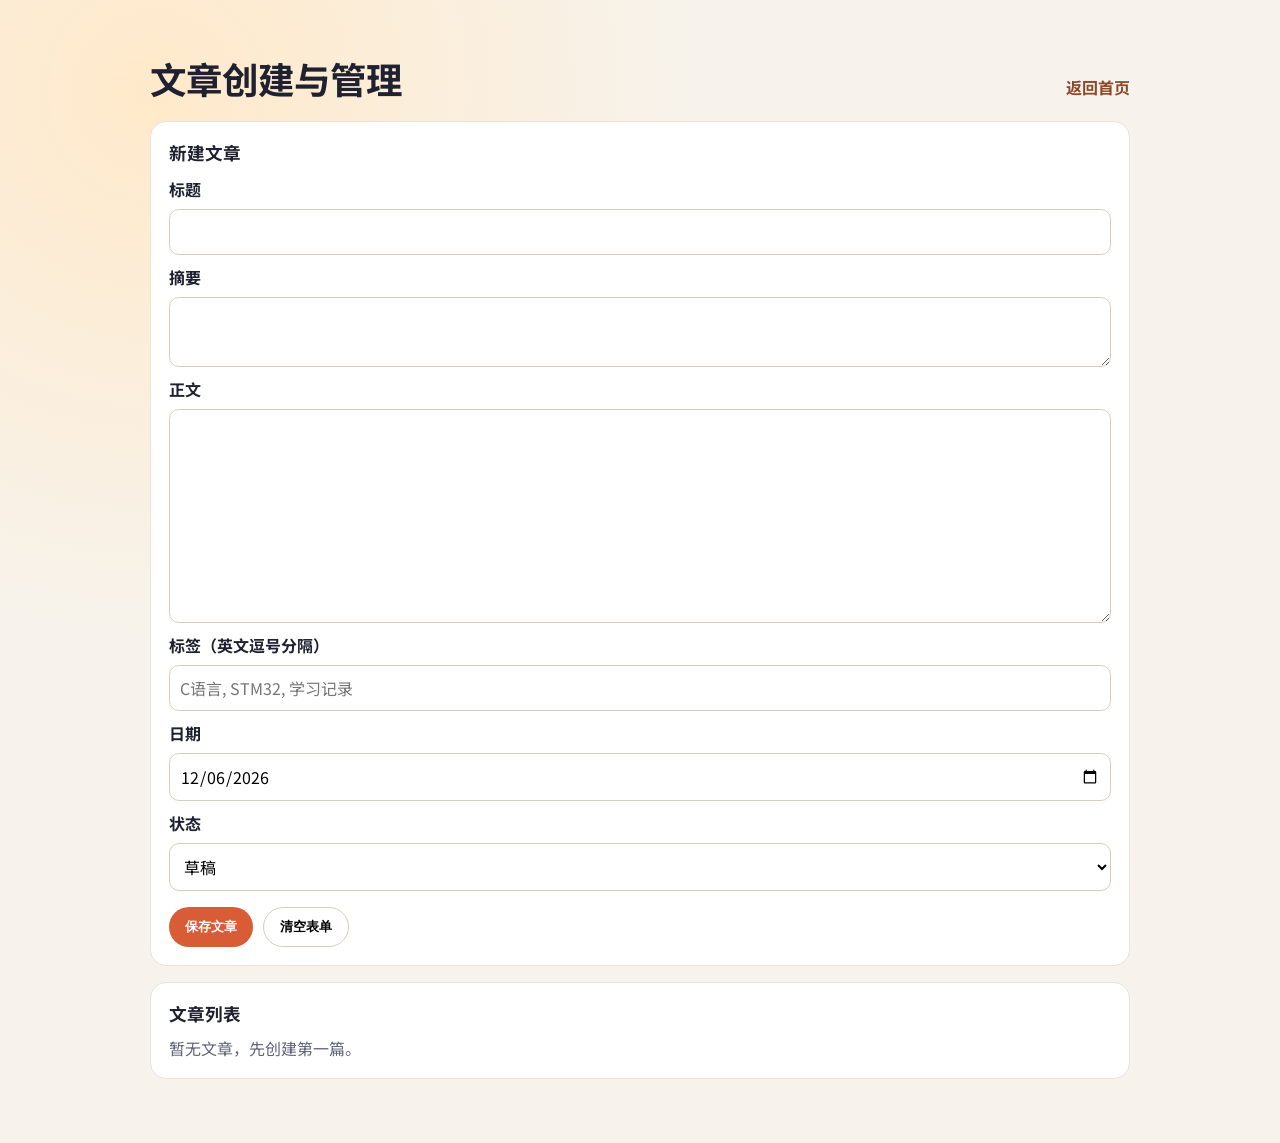
==== admin.html @ 9fbb3f27 "feat: add long homepage and local article management page" ====
﻿<!doctype html>
<html lang="zh-CN">
<head>
  <meta charset="UTF-8" />
  <meta name="viewport" content="width=device-width, initial-scale=1.0" />
  <title>文章管理 · EneriCdl</title>
  <link rel="preconnect" href="https://fonts.googleapis.com">
  <link rel="preconnect" href="https://fonts.gstatic.com" crossorigin>
  <link href="https://fonts.googleapis.com/css2?family=Space+Grotesk:wght@400;500;700&family=Noto+Sans+SC:wght@400;500;700&display=swap" rel="stylesheet">
  <link rel="stylesheet" href="./admin.css" />
</head>
<body>
  <main class="admin-page">
    <header class="head">
      <h1>文章创建与管理</h1>
      <a href="./index.html">返回首页</a>
    </header>

    <section class="panel">
      <h2 id="formTitle">新建文章</h2>
      <form id="articleForm" class="form">
        <input type="hidden" id="articleId" />

        <label for="title">标题</label>
        <input id="title" name="title" required maxlength="80" />

        <label for="summary">摘要</label>
        <textarea id="summary" name="summary" rows="2" maxlength="200"></textarea>

        <label for="content">正文</label>
        <textarea id="content" name="content" rows="8" required></textarea>

        <label for="tags">标签（英文逗号分隔）</label>
        <input id="tags" name="tags" placeholder="C语言, STM32, 学习记录" />

        <label for="date">日期</label>
        <input id="date" name="date" type="date" required />

        <label for="status">状态</label>
        <select id="status" name="status">
          <option value="draft">草稿</option>
          <option value="published">发布</option>
        </select>

        <div class="form-actions">
          <button type="submit" class="btn primary">保存文章</button>
          <button type="button" id="resetBtn" class="btn ghost">清空表单</button>
        </div>
      </form>
    </section>

    <section class="panel">
      <h2>文章列表</h2>
      <div id="manageList" class="manage-list"></div>
    </section>
  </main>

  <script src="./admin.js"></script>
</body>
</html>
---- admin.css ----
﻿:root {
  --bg: #f7f3ec;
  --panel: #fff;
  --text: #1f2131;
  --muted: #626579;
  --brand: #d85d37;
  --line: #ece2d6;
}

* {
  box-sizing: border-box;
}

body {
  margin: 0;
  font-family: "Noto Sans SC", "Space Grotesk", sans-serif;
  color: var(--text);
  background: radial-gradient(circle at 12% 8%, #ffe9ca 0, transparent 36%), var(--bg);
}

.admin-page {
  width: min(980px, 92vw);
  margin: 0 auto;
  padding: 52px 0 64px;
  display: grid;
  gap: 16px;
}

.head {
  display: flex;
  justify-content: space-between;
  align-items: baseline;
  flex-wrap: wrap;
  gap: 10px;
}

.head h1 {
  margin: 0;
  font-size: clamp(1.5rem, 1.6vw + 1rem, 2.4rem);
}

.head a {
  color: #8b4a2b;
  text-decoration: none;
  font-weight: 700;
}

.panel {
  background: var(--panel);
  border: 1px solid var(--line);
  border-radius: 16px;
  padding: 18px;
}

.panel h2 {
  margin: 0 0 10px;
  font-size: 1.1rem;
}

.form {
  display: grid;
  gap: 8px;
}

label {
  font-weight: 700;
  margin-top: 2px;
}

input,
textarea,
select {
  width: 100%;
  border: 1px solid #d9ccbd;
  border-radius: 10px;
  padding: 10px;
  font: inherit;
  background: #fff;
}

textarea {
  resize: vertical;
}

.form-actions {
  margin-top: 8px;
  display: flex;
  gap: 10px;
  flex-wrap: wrap;
}

.btn {
  border: 0;
  border-radius: 999px;
  height: 40px;
  padding: 0 16px;
  font-weight: 700;
  cursor: pointer;
}

.primary {
  background: var(--brand);
  color: #fff;
}

.ghost {
  border: 1px solid #d9ccbd;
  background: #fff;
}

.manage-list {
  display: grid;
  gap: 10px;
}

.item {
  border: 1px solid var(--line);
  border-radius: 12px;
  padding: 12px;
  display: grid;
  gap: 8px;
}

.item p {
  margin: 0;
  color: var(--muted);
}

.item-head {
  display: flex;
  justify-content: space-between;
  gap: 8px;
  align-items: center;
  flex-wrap: wrap;
}

.item-head h3 {
  margin: 0;
}

.status {
  font-size: 0.8rem;
  padding: 2px 8px;
  border-radius: 999px;
  background: #f2ebe2;
}

.item-actions {
  display: flex;
  gap: 8px;
  flex-wrap: wrap;
}

.small {
  height: 32px;
  padding: 0 12px;
}

.empty {
  margin: 0;
  color: var(--muted);
}
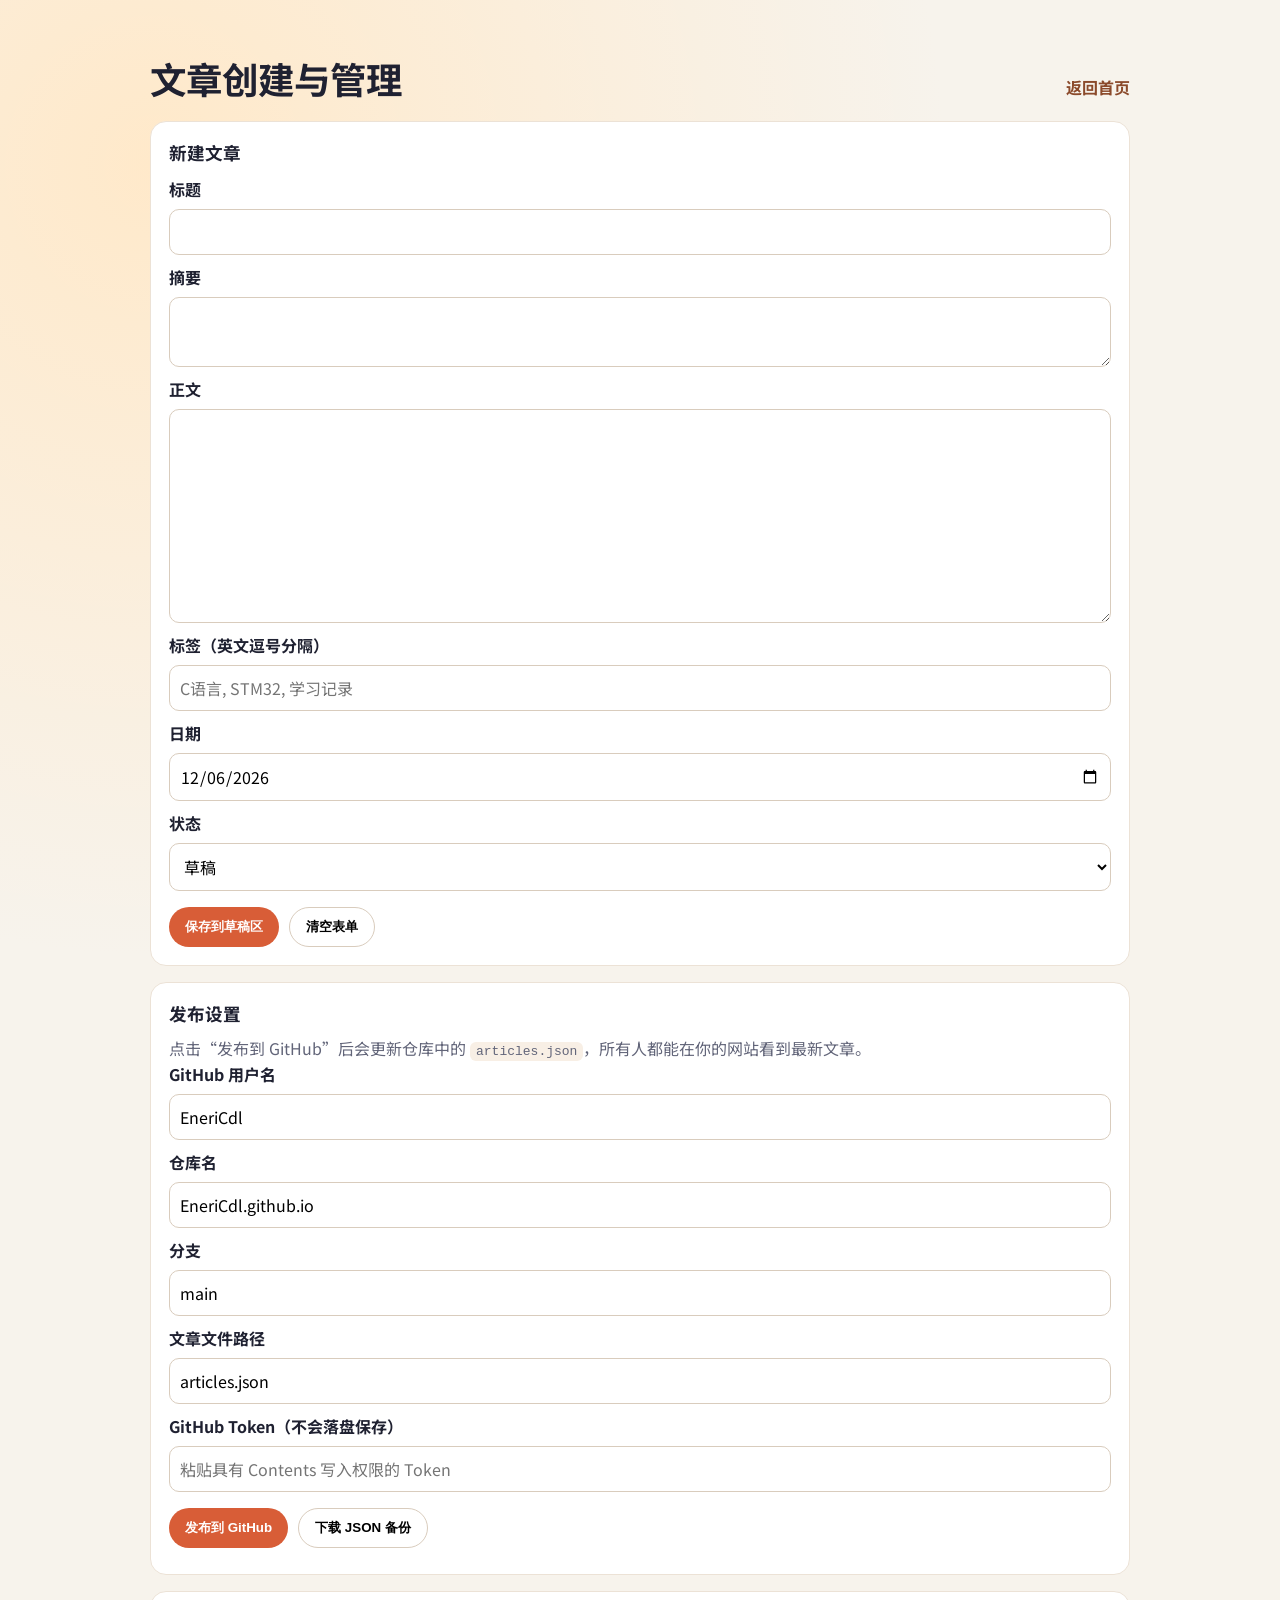
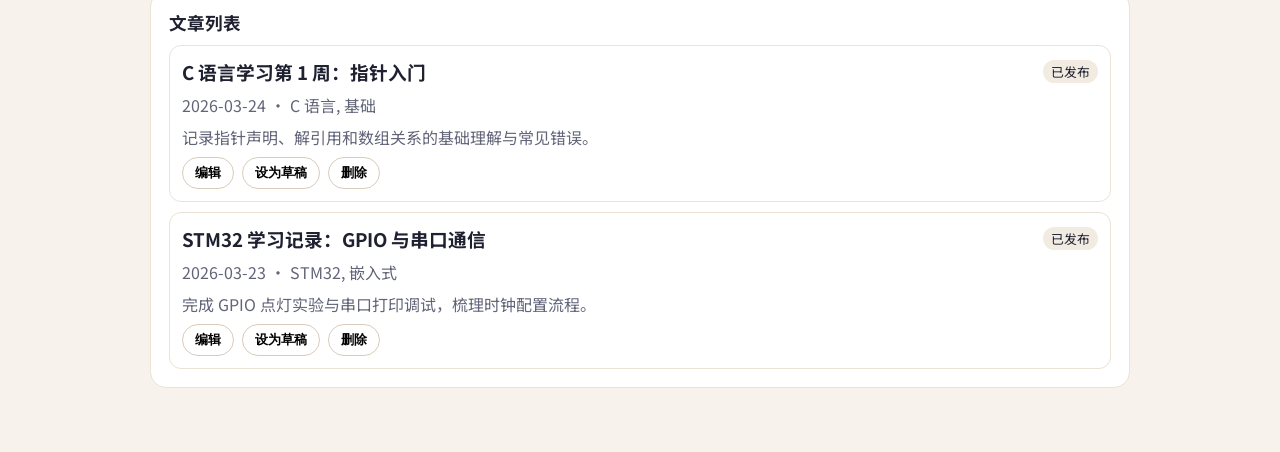
==== commit 4ec272c8: "feat: switch articles to repo file and add GitHub publish flow" ====
--- a/admin.html
+++ b/admin.html
@@ -43,10 +43,37 @@
         </select>
 
         <div class="form-actions">
-          <button type="submit" class="btn primary">保存文章</button>
+          <button type="submit" class="btn primary">保存到草稿区</button>
           <button type="button" id="resetBtn" class="btn ghost">清空表单</button>
         </div>
       </form>
+    </section>
+
+    <section class="panel">
+      <h2>发布设置</h2>
+      <p class="tip">点击“发布到 GitHub”后会更新仓库中的 <code>articles.json</code>，所有人都能在你的网站看到最新文章。</p>
+      <div class="form">
+        <label for="owner">GitHub 用户名</label>
+        <input id="owner" value="EneriCdl" />
+
+        <label for="repo">仓库名</label>
+        <input id="repo" value="EneriCdl.github.io" />
+
+        <label for="branch">分支</label>
+        <input id="branch" value="main" />
+
+        <label for="path">文章文件路径</label>
+        <input id="path" value="articles.json" />
+
+        <label for="token">GitHub Token（不会落盘保存）</label>
+        <input id="token" type="password" placeholder="粘贴具有 Contents 写入权限的 Token" />
+
+        <div class="form-actions">
+          <button type="button" id="publishBtn" class="btn primary">发布到 GitHub</button>
+          <button type="button" id="downloadBtn" class="btn ghost">下载 JSON 备份</button>
+        </div>
+        <p id="publishStatus" class="tip"></p>
+      </div>
     </section>
 
     <section class="panel">
--- a/admin.css
+++ b/admin.css
@@ -156,7 +156,14 @@
   padding: 0 12px;
 }
 
-.empty {
+.empty,
+.tip {
   margin: 0;
   color: var(--muted);
 }
+
+code {
+  padding: 2px 6px;
+  border-radius: 6px;
+  background: #f8efe5;
+}
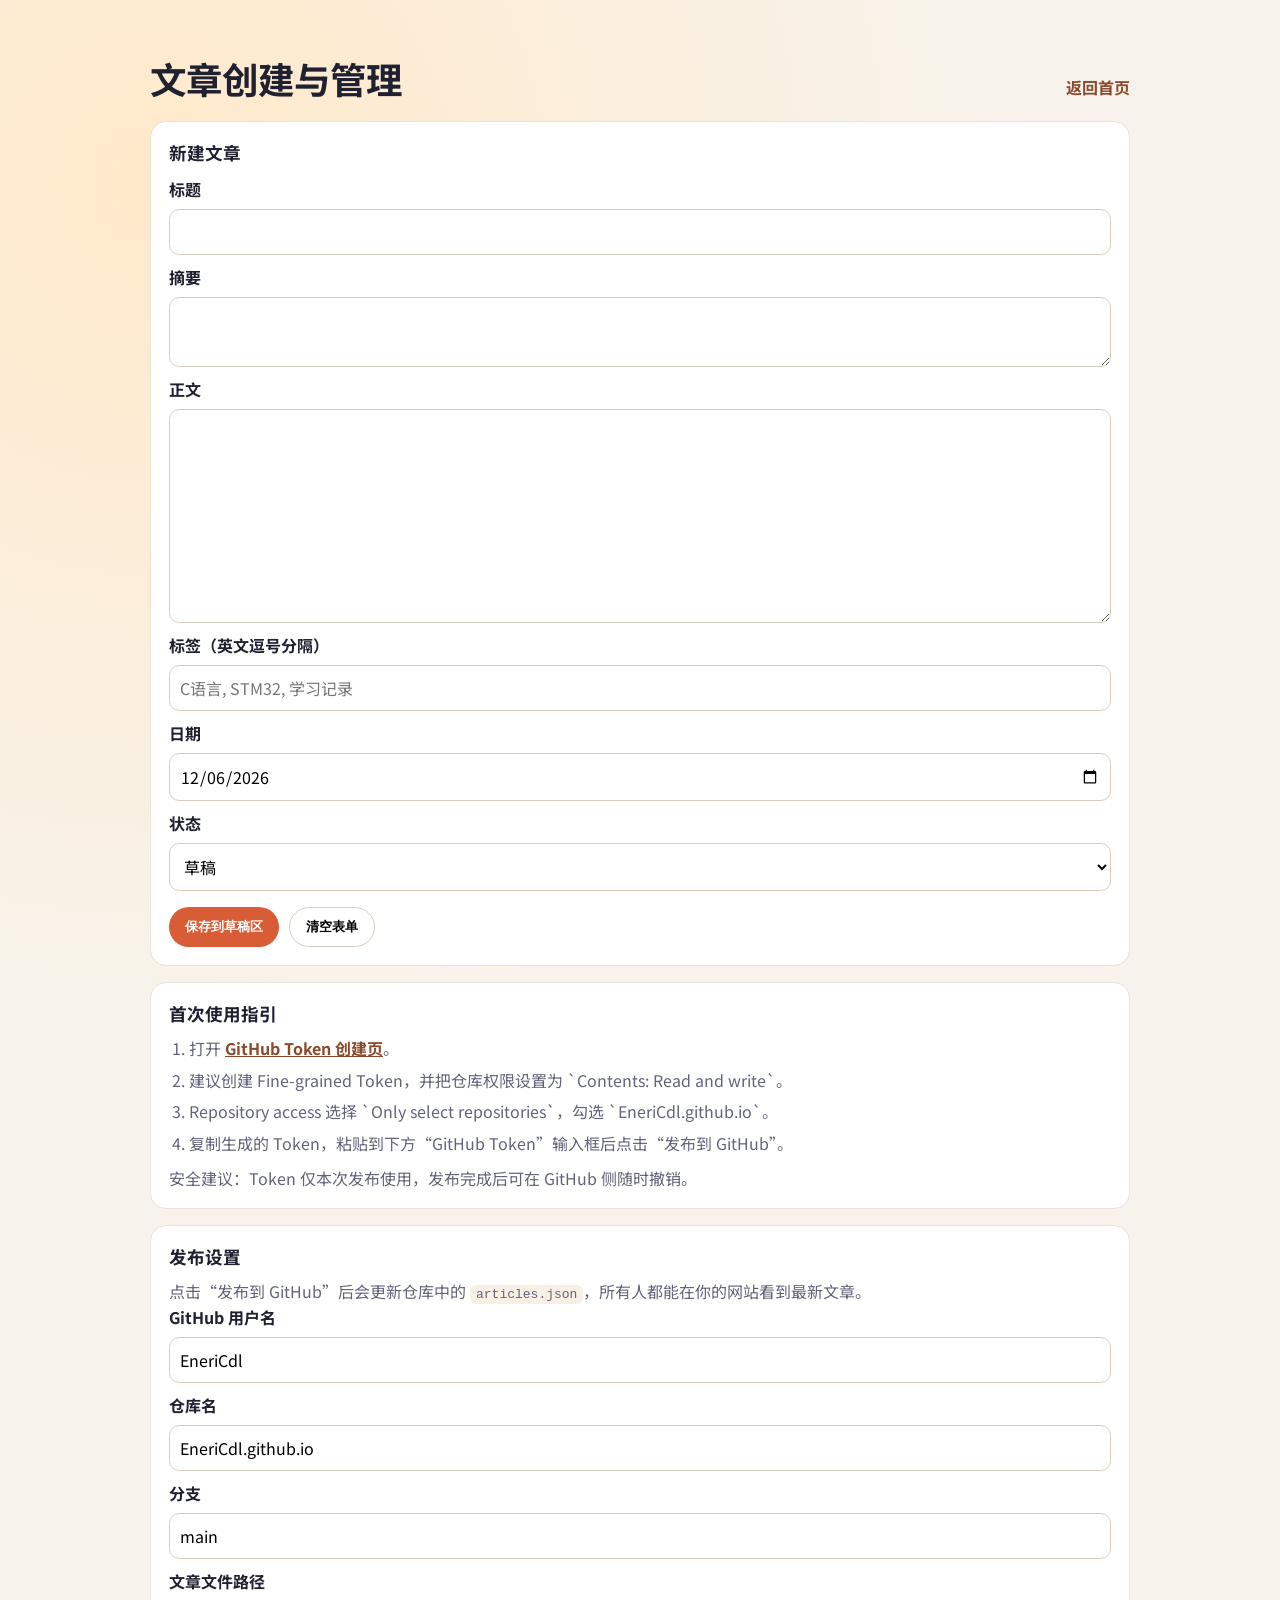
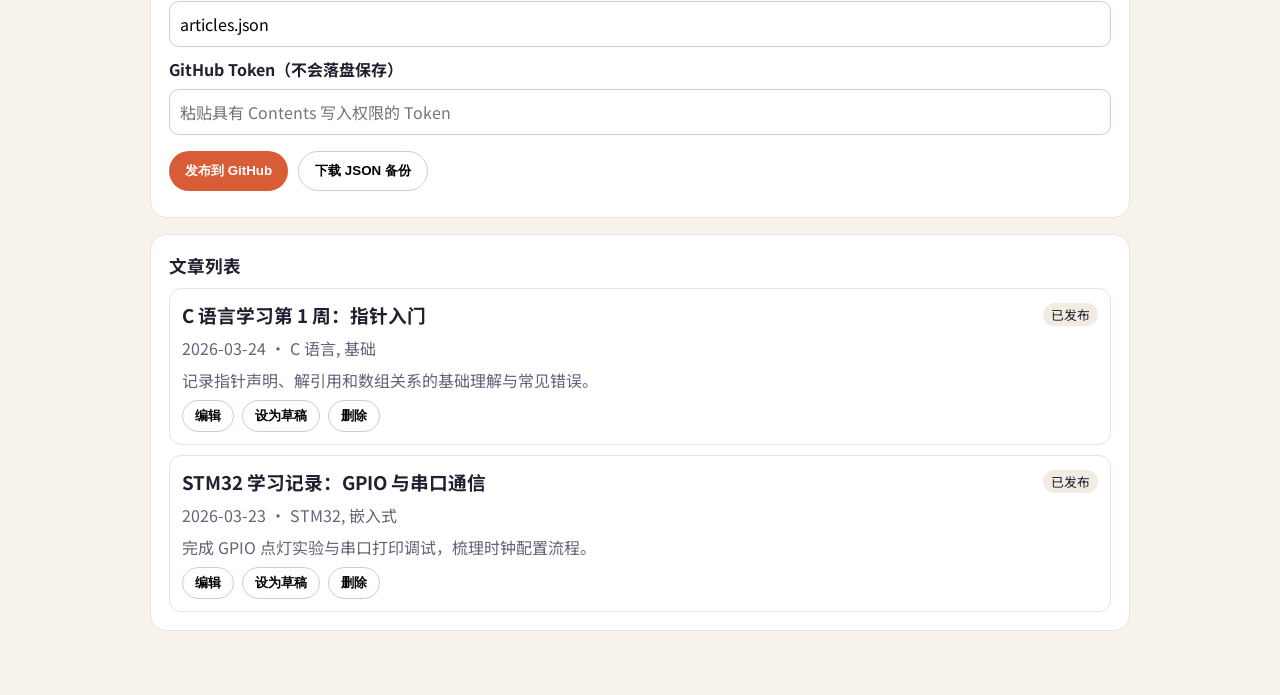
==== commit 10636206: "docs: add token setup guide to admin page" ====
--- a/admin.html
+++ b/admin.html
@@ -50,6 +50,17 @@
     </section>
 
     <section class="panel">
+      <h2>首次使用指引</h2>
+      <ol class="guide-list">
+        <li>打开 <a href="https://github.com/settings/personal-access-tokens/new" target="_blank" rel="noreferrer">GitHub Token 创建页</a>。</li>
+        <li>建议创建 Fine-grained Token，并把仓库权限设置为 `Contents: Read and write`。</li>
+        <li>Repository access 选择 `Only select repositories`，勾选 `EneriCdl.github.io`。</li>
+        <li>复制生成的 Token，粘贴到下方“GitHub Token”输入框后点击“发布到 GitHub”。</li>
+      </ol>
+      <p class="tip">安全建议：Token 仅本次发布使用，发布完成后可在 GitHub 侧随时撤销。</p>
+    </section>
+
+    <section class="panel">
       <h2>发布设置</h2>
       <p class="tip">点击“发布到 GitHub”后会更新仓库中的 <code>articles.json</code>，所有人都能在你的网站看到最新文章。</p>
       <div class="form">
--- a/admin.css
+++ b/admin.css
@@ -162,6 +162,20 @@
   color: var(--muted);
 }
 
+.guide-list {
+  margin: 0 0 10px;
+  padding-left: 20px;
+  display: grid;
+  gap: 6px;
+  color: var(--muted);
+  line-height: 1.6;
+}
+
+.guide-list a {
+  color: #8b4a2b;
+  font-weight: 700;
+}
+
 code {
   padding: 2px 6px;
   border-radius: 6px;
